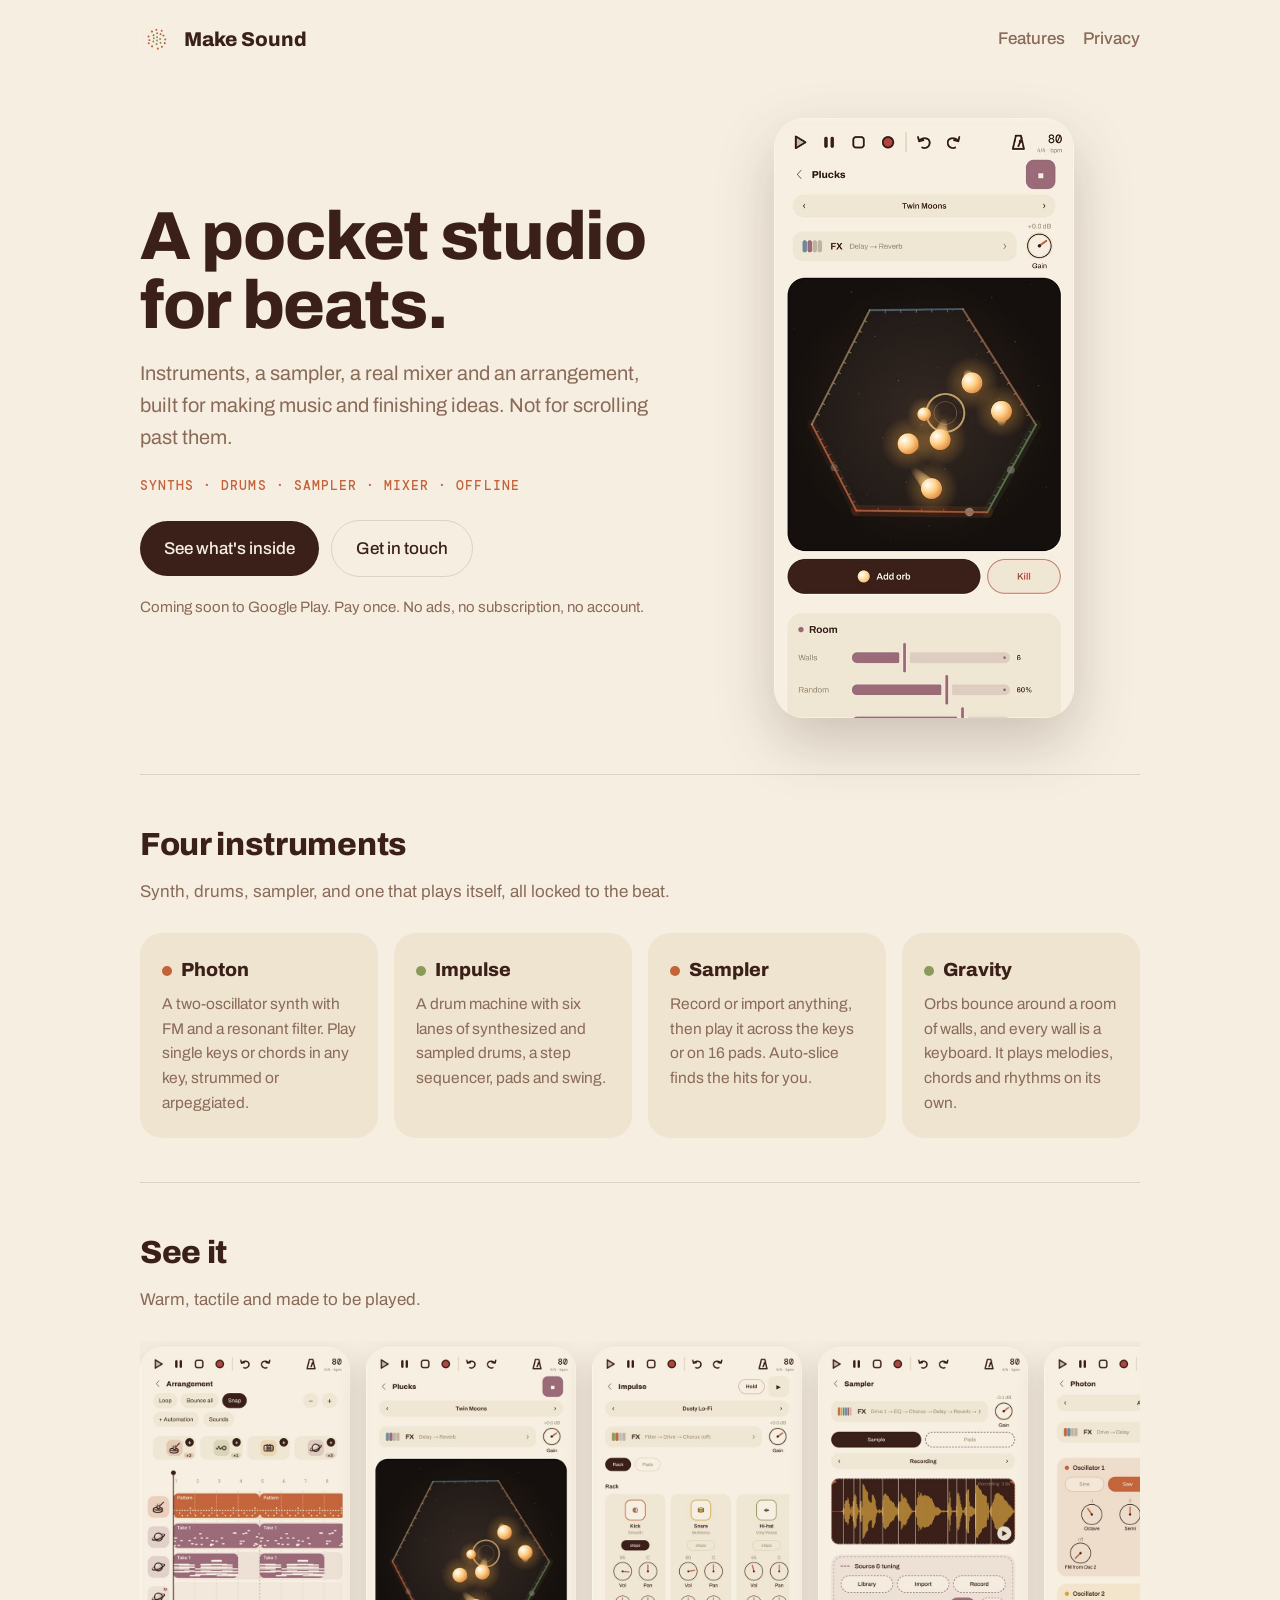
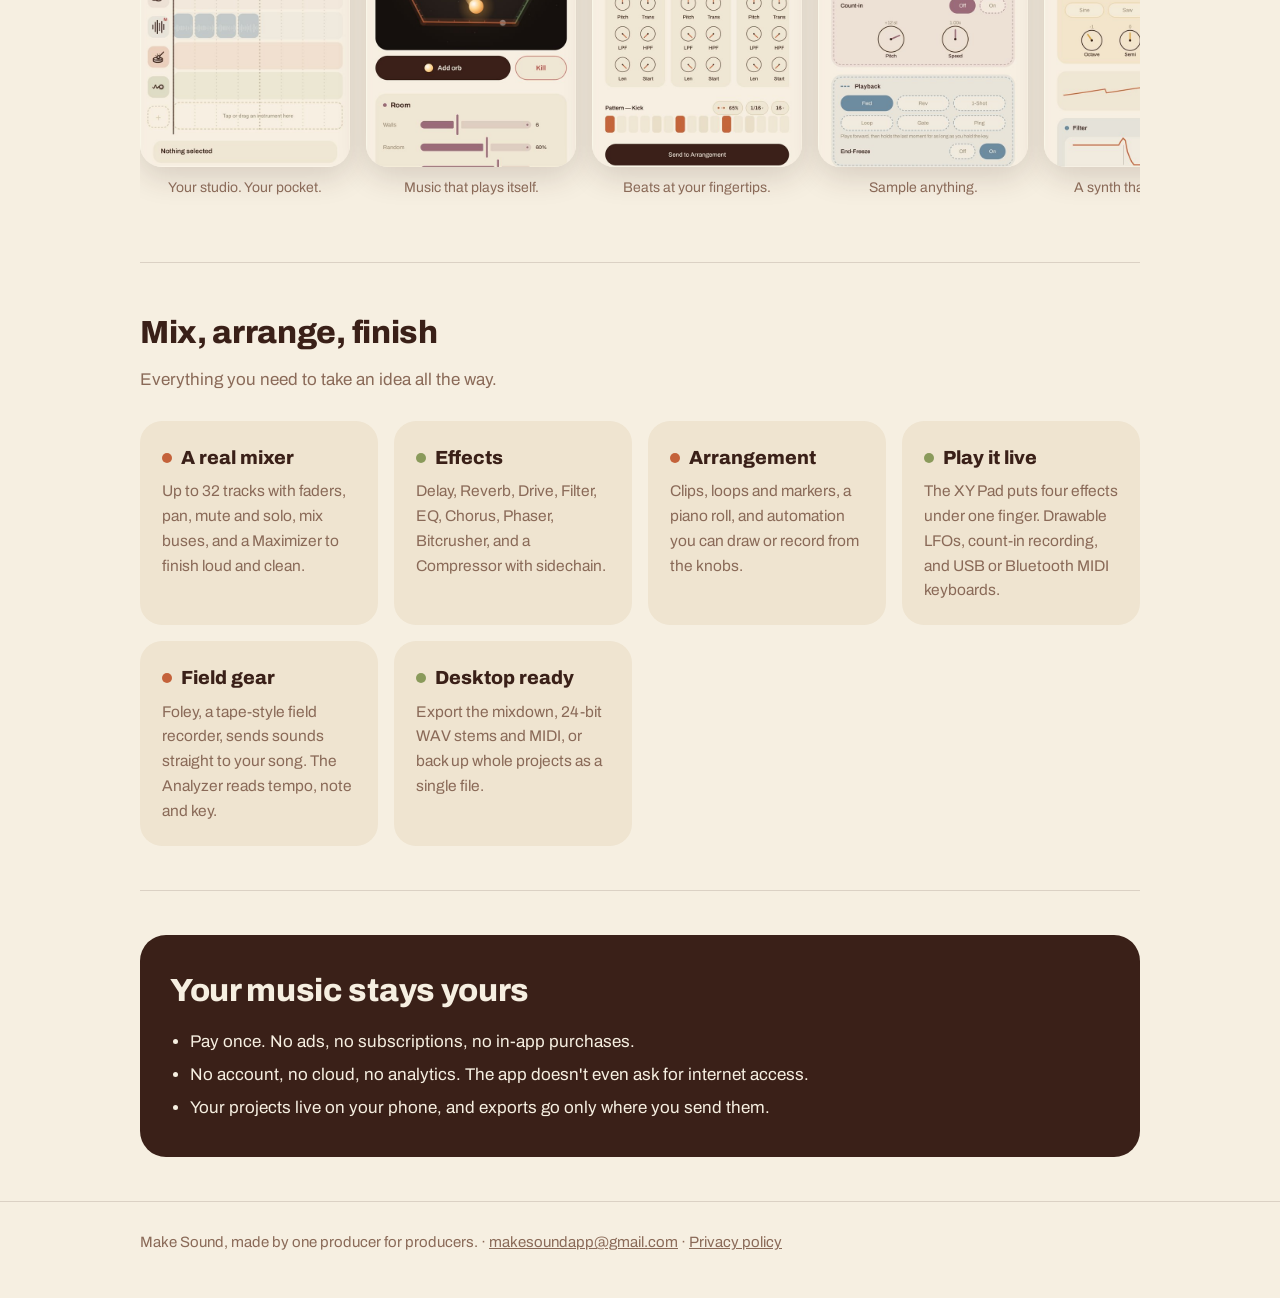
==== index.html @ f260d246 "Make Sound website: landing page and privacy policy Co-Authored-By: Claude Opus 5.5 <noreply@anthrop" ====
<!doctype html>
<html lang="en">
<head>
  <meta charset="utf-8">
  <meta name="viewport" content="width=device-width, initial-scale=1">
  <title>Make Sound: a pocket studio for beats</title>
  <meta name="description" content="Make Sound is a music studio for Android: synths, drums, a sampler, a generative instrument and a real mixer. Pay once. No ads, no subscription, works offline.">
  <meta property="og:title" content="Make Sound: a pocket studio for beats">
  <meta property="og:description" content="Synths, drums, sampler and a real mixer in your pocket. Pay once. No ads, no subscription.">
  <meta property="og:image" content="img/feature.png">
  <link rel="icon" href="img/icon.png">
  <link rel="stylesheet" href="style.css">
</head>
<body>
  <div class="wrap">
    <header class="top">
      <a class="brand" href="./"><img src="img/icon.png" alt="">Make Sound</a>
      <nav class="nav"><a href="#features">Features</a><a href="privacy.html">Privacy</a></nav>
    </header>

    <div class="hero">
      <div>
        <h1>A pocket studio for beats.</h1>
        <p class="lead">Instruments, a sampler, a real mixer and an arrangement, built for making music and finishing ideas. Not for scrolling past them.</p>
        <div class="tags">Synths · Drums · Sampler · Mixer · Offline</div>
        <a class="cta" href="#features">See what's inside</a>
        <a class="cta soft" href="mailto:makesoundapp@gmail.com">Get in touch</a>
        <p class="promise">Coming soon to Google Play. Pay once. No ads, no subscription, no account.</p>
      </div>
      <img class="shot" src="img/02-gravity.jpg" alt="The Gravity instrument: glowing orbs bouncing around a room of walls">
    </div>

    <section id="features">
      <h2>Four instruments</h2>
      <p class="sub">Synth, drums, sampler, and one that plays itself, all locked to the beat.</p>
      <div class="grid">
        <div class="card"><h3><span class="dot"></span>Photon</h3><p>A two-oscillator synth with FM and a resonant filter. Play single keys or chords in any key, strummed or arpeggiated.</p></div>
        <div class="card"><h3><span class="dot"></span>Impulse</h3><p>A drum machine with six lanes of synthesized and sampled drums, a step sequencer, pads and swing.</p></div>
        <div class="card"><h3><span class="dot"></span>Sampler</h3><p>Record or import anything, then play it across the keys or on 16 pads. Auto-slice finds the hits for you.</p></div>
        <div class="card"><h3><span class="dot"></span>Gravity</h3><p>Orbs bounce around a room of walls, and every wall is a keyboard. It plays melodies, chords and rhythms on its own.</p></div>
      </div>
    </section>

    <section>
      <h2>See it</h2>
      <p class="sub">Warm, tactile and made to be played.</p>
      <div class="strip">
        <figure><img src="img/01-arr_physics.jpg" alt="The Arrangement timeline" loading="lazy"><figcaption>Your studio. Your pocket.</figcaption></figure>
        <figure><img src="img/02-gravity.jpg" alt="Gravity" loading="lazy"><figcaption>Music that plays itself.</figcaption></figure>
        <figure><img src="img/03-impulse_rack.jpg" alt="Impulse drum rack" loading="lazy"><figcaption>Beats at your fingertips.</figcaption></figure>
        <figure><img src="img/04-sampler_sample.jpg" alt="The Sampler with slices" loading="lazy"><figcaption>Sample anything.</figcaption></figure>
        <figure><img src="img/05-photon.jpg" alt="Photon synth" loading="lazy"><figcaption>A synth that stays in key.</figcaption></figure>
        <figure><img src="img/06-mixer.jpg" alt="The Mixer" loading="lazy"><figcaption>A real mixer.</figcaption></figure>
        <figure><img src="img/07-compressor.jpg" alt="Compressor with sidechain" loading="lazy"><figcaption>Sidechain, down to one drum.</figcaption></figure>
        <figure><img src="img/08-sampler_pads.jpg" alt="Sampler pads" loading="lazy"><figcaption>Slices on pads.</figcaption></figure>
      </div>
    </section>

    <section>
      <h2>Mix, arrange, finish</h2>
      <p class="sub">Everything you need to take an idea all the way.</p>
      <div class="grid">
        <div class="card"><h3><span class="dot"></span>A real mixer</h3><p>Up to 32 tracks with faders, pan, mute and solo, mix buses, and a Maximizer to finish loud and clean.</p></div>
        <div class="card"><h3><span class="dot"></span>Effects</h3><p>Delay, Reverb, Drive, Filter, EQ, Chorus, Phaser, Bitcrusher, and a Compressor with sidechain.</p></div>
        <div class="card"><h3><span class="dot"></span>Arrangement</h3><p>Clips, loops and markers, a piano roll, and automation you can draw or record from the knobs.</p></div>
        <div class="card"><h3><span class="dot"></span>Play it live</h3><p>The XY Pad puts four effects under one finger. Drawable LFOs, count-in recording, and USB or Bluetooth MIDI keyboards.</p></div>
        <div class="card"><h3><span class="dot"></span>Field gear</h3><p>Foley, a tape-style field recorder, sends sounds straight to your song. The Analyzer reads tempo, note and key.</p></div>
        <div class="card"><h3><span class="dot"></span>Desktop ready</h3><p>Export the mixdown, 24-bit WAV stems and MIDI, or back up whole projects as a single file.</p></div>
      </div>
    </section>

    <section>
      <div class="pledge">
        <h2>Your music stays yours</h2>
        <ul>
          <li>Pay once. No ads, no subscriptions, no in-app purchases.</li>
          <li>No account, no cloud, no analytics. The app doesn't even ask for internet access.</li>
          <li>Your projects live on your phone, and exports go only where you send them.</li>
        </ul>
      </div>
    </section>
  </div>

  <footer>
    <div class="wrap">
      Make Sound, made by one producer for producers. ·
      <a href="mailto:makesoundapp@gmail.com">makesoundapp@gmail.com</a> ·
      <a href="privacy.html">Privacy policy</a>
    </div>
  </footer>
</body>
</html>
---- style.css ----
/* Make Sound site: the app's own palette and fonts (Archivo, DM Mono; both SIL Open Font License). */
@font-face { font-family: "Archivo"; src: url("fonts/archivo_regular.ttf") format("truetype"); font-weight: 400; font-display: swap; }
@font-face { font-family: "Archivo"; src: url("fonts/archivo_medium.ttf") format("truetype"); font-weight: 500; font-display: swap; }
@font-face { font-family: "Archivo"; src: url("fonts/archivo_extrabold.ttf") format("truetype"); font-weight: 800; font-display: swap; }
@font-face { font-family: "DM Mono"; src: url("fonts/dm_mono_medium.ttf") format("truetype"); font-weight: 500; font-display: swap; }

:root {
  --bg: #F6EFE1;
  --card: #EFE4D0;
  --ink: #3A2018;
  --muted: #8A6A58;
  --accent: #C4623A;
  --green: #8A9A5B;
  --line: rgba(58, 32, 24, 0.14);
}
@media (prefers-color-scheme: dark) {
  :root {
    --bg: #211813;
    --card: #2E221B;
    --ink: #F6EFE1;
    --muted: #BFA897;
    --accent: #E07A4F;
    --green: #A3B36F;
    --line: rgba(246, 239, 225, 0.14);
  }
}

* { box-sizing: border-box; }
html { -webkit-text-size-adjust: 100%; }
body {
  margin: 0;
  background: var(--bg);
  color: var(--ink);
  font: 400 17px/1.6 "Archivo", system-ui, sans-serif;
}
a { color: var(--accent); }
img { max-width: 100%; display: block; }
.wrap { max-width: 1040px; margin: 0 auto; padding: 0 20px; }

/* Header */
.top { display: flex; align-items: center; justify-content: space-between; padding: 22px 0; }
.brand { display: flex; align-items: center; gap: 10px; font-weight: 800; font-size: 20px; color: var(--ink); text-decoration: none; }
.brand img { width: 34px; height: 34px; border-radius: 9px; }
.nav a { color: var(--muted); text-decoration: none; margin-left: 18px; font-weight: 500; }
.nav a:hover { color: var(--ink); }

/* Hero */
.hero { display: grid; grid-template-columns: 1.1fr 0.9fr; gap: 40px; align-items: center; padding: 40px 0 56px; }
.hero h1 { font-weight: 800; font-size: clamp(40px, 7vw, 68px); line-height: 1.02; margin: 0 0 16px; letter-spacing: -0.02em; }
.hero p.lead { font-size: 20px; color: var(--muted); margin: 0 0 24px; max-width: 30em; }
.tags { font: 500 13px "DM Mono", monospace; color: var(--accent); letter-spacing: 0.08em; text-transform: uppercase; margin-bottom: 26px; }
.cta { display: inline-block; background: var(--ink); color: var(--bg); padding: 14px 24px; border-radius: 999px; font-weight: 500; text-decoration: none; }
.cta.soft { background: transparent; color: var(--ink); border: 1.5px solid var(--line); margin-left: 8px; }
.promise { margin-top: 18px; color: var(--muted); font-size: 15px; }
.hero .shot { justify-self: center; width: min(300px, 80%); border-radius: 30px; box-shadow: 0 24px 60px rgba(58, 32, 24, 0.22); }

/* Sections */
section { padding: 44px 0; border-top: 1px solid var(--line); }
h2 { font-weight: 800; font-size: 32px; margin: 0 0 8px; letter-spacing: -0.01em; }
.sub { color: var(--muted); margin: 0 0 28px; }
.grid { display: grid; grid-template-columns: repeat(auto-fit, minmax(230px, 1fr)); gap: 16px; }
.card { background: var(--card); border-radius: 22px; padding: 22px; }
.card h3 { margin: 0 0 6px; font-weight: 800; font-size: 19px; display: flex; align-items: center; gap: 9px; }
.card h3 .dot { width: 10px; height: 10px; border-radius: 50%; background: var(--accent); flex: none; }
.card:nth-child(2n) h3 .dot { background: var(--green); }
.card p { margin: 0; color: var(--muted); font-size: 15.5px; }

/* Screenshot strip */
.strip { display: flex; gap: 16px; overflow-x: auto; padding: 6px 2px 18px; scroll-snap-type: x mandatory; }
.strip figure { margin: 0; flex: 0 0 210px; scroll-snap-align: start; }
.strip img { border-radius: 22px; box-shadow: 0 10px 30px rgba(58, 32, 24, 0.16); }
.strip figcaption { font-size: 14px; color: var(--muted); margin-top: 10px; text-align: center; }

/* Promise box */
.pledge { background: var(--ink); color: var(--bg); border-radius: 26px; padding: 30px; }
.pledge h2 { color: var(--bg); }
.pledge ul { margin: 12px 0 0; padding-left: 20px; }
.pledge li { margin: 6px 0; }

/* Text pages (privacy) */
.doc { max-width: 720px; padding-bottom: 40px; }
.doc h1 { font-weight: 800; font-size: 44px; margin: 20px 0 4px; }
.doc h2 { font-size: 22px; margin-top: 32px; }
.doc .meta { color: var(--muted); }

footer { border-top: 1px solid var(--line); padding: 28px 0 44px; color: var(--muted); font-size: 15px; }
footer a { color: var(--muted); }

@media (max-width: 760px) {
  .hero { grid-template-columns: 1fr; padding-top: 16px; }
  .hero .shot { width: min(260px, 70%); }
  .cta.soft { margin: 10px 0 0; }
  .nav a { margin-left: 12px; }
}
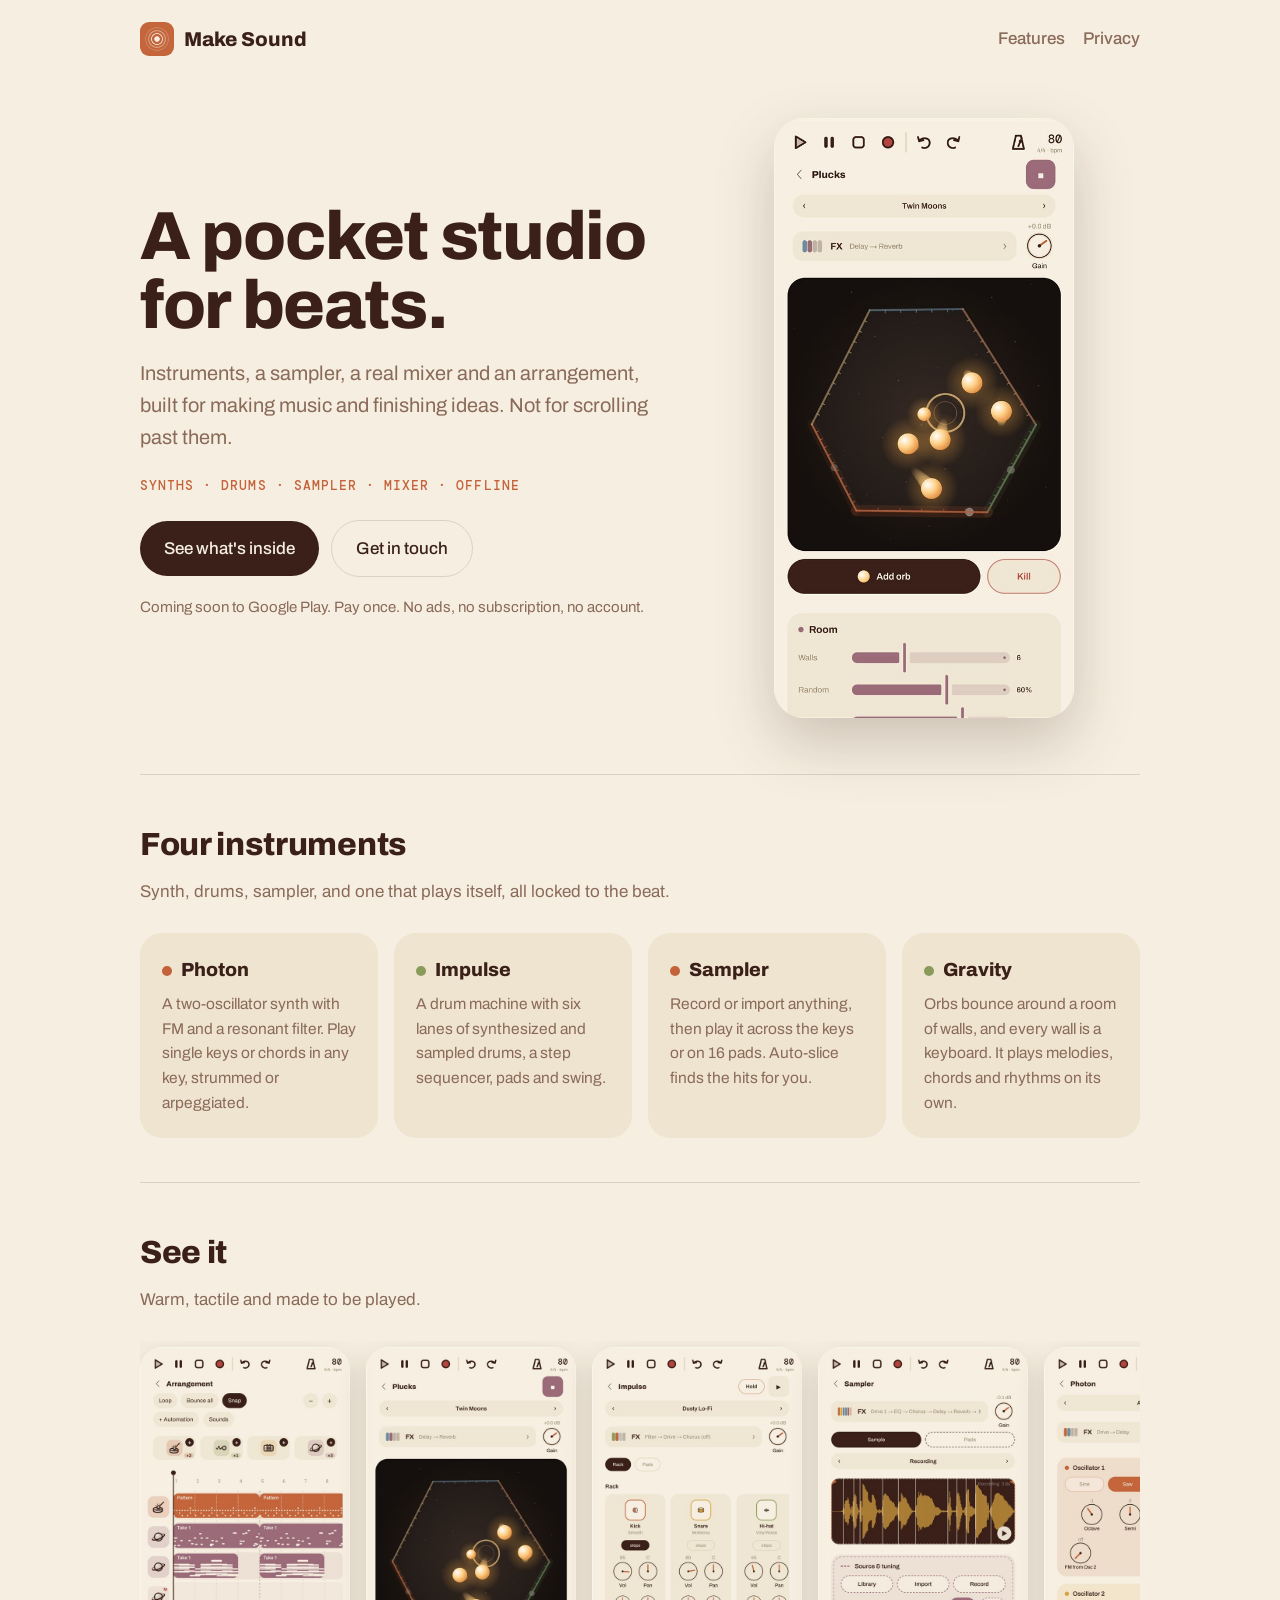
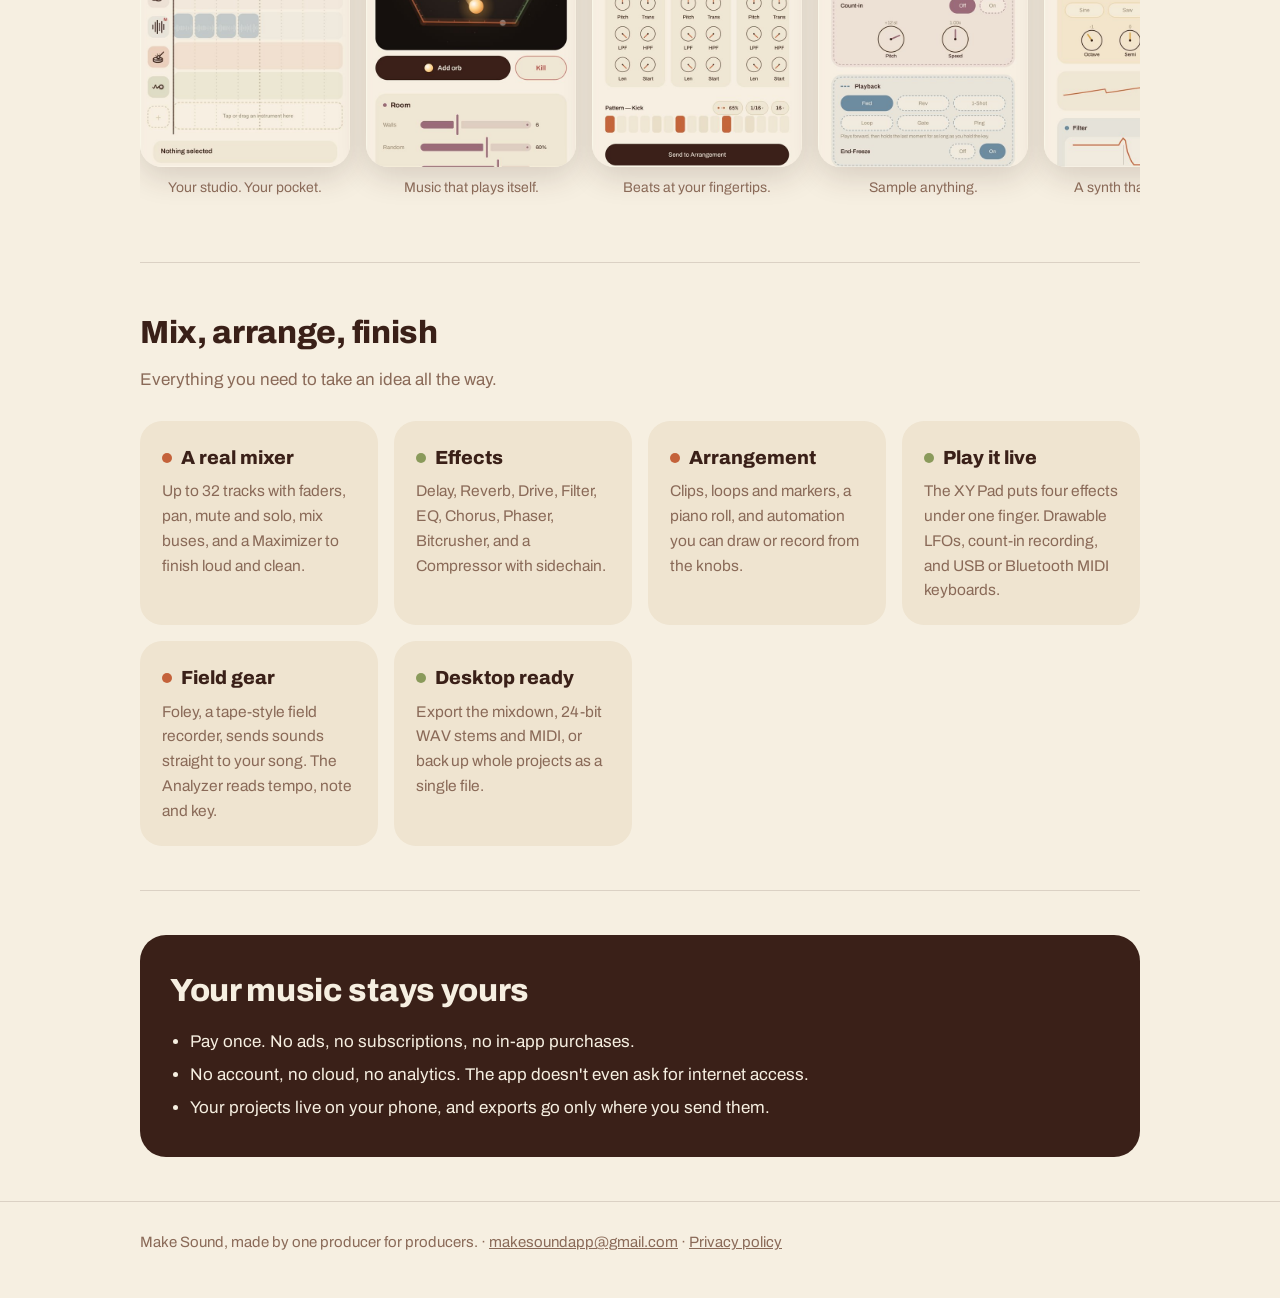
==== commit f5b74a11: "New icon: favicon (ico, svg, 192), apple-touch-icon and header logo Co-Authored-By: Claude Opus 5.5 " ====
--- a/index.html
+++ b/index.html
@@ -8,7 +8,10 @@
   <meta property="og:title" content="Make Sound: a pocket studio for beats">
   <meta property="og:description" content="Synths, drums, sampler and a real mixer in your pocket. Pay once. No ads, no subscription.">
   <meta property="og:image" content="img/feature.png">
-  <link rel="icon" href="img/icon.png">
+  <link rel="icon" href="favicon.ico" sizes="48x48">
+  <link rel="icon" href="img/icon.svg" type="image/svg+xml">
+  <link rel="icon" href="img/icon-192.png" sizes="192x192" type="image/png">
+  <link rel="apple-touch-icon" href="img/apple-touch-icon.png">
   <link rel="stylesheet" href="style.css">
 </head>
 <body>
